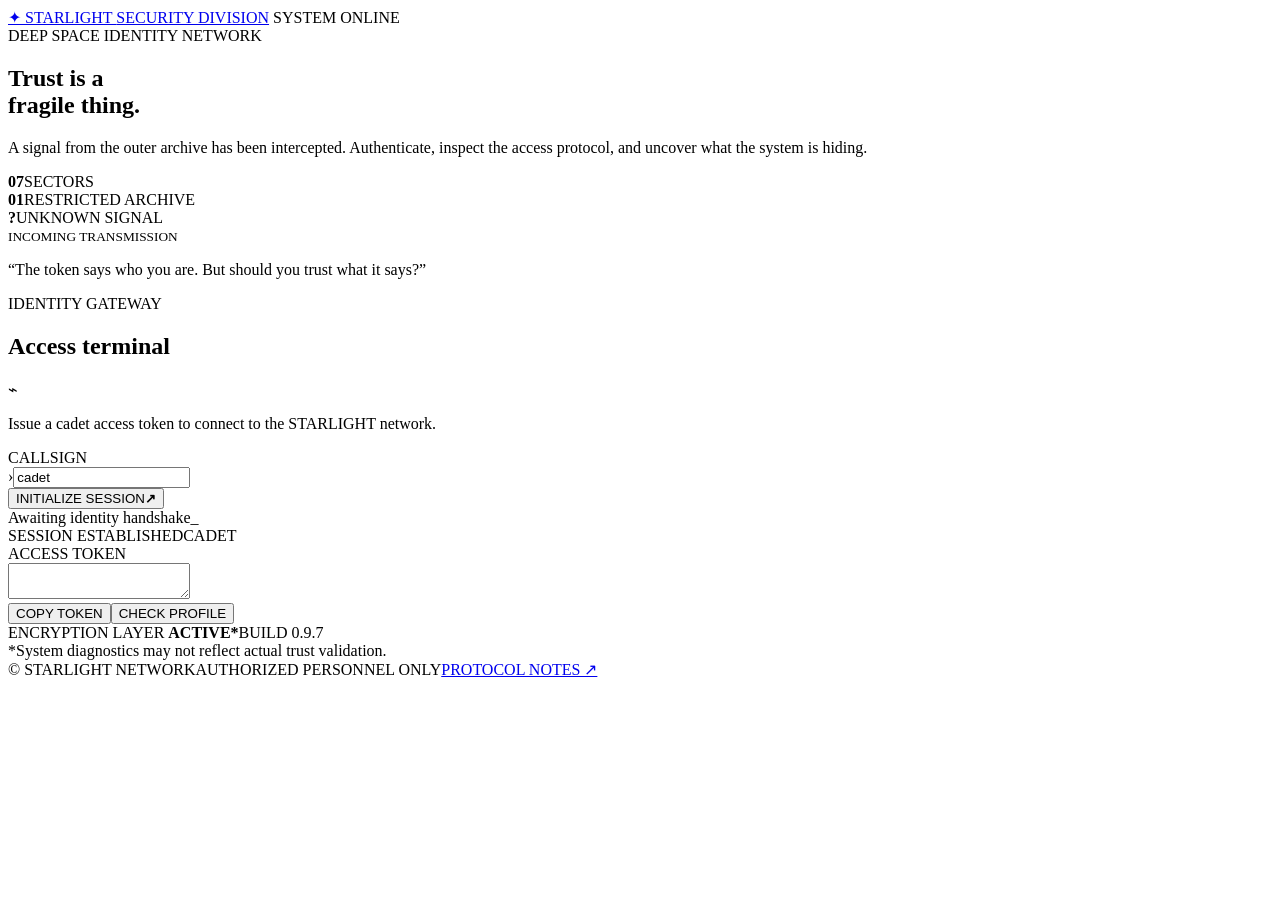
==== templates/index.html @ 4d1a1be5 "Create index.html" ====
<!doctype html>
<html lang="en">
<head>
  <meta charset="utf-8"><meta name="viewport" content="width=device-width, initial-scale=1">
  <meta name="theme-color" content="#09090d"><title>STARLIGHT // Security Division</title>
  <link rel="stylesheet" href="/public/style.css">
</head>
<body>
  <div class="stars"></div><div class="orb orb-one"></div><div class="orb orb-two"></div>
  <nav class="topbar"><a class="brand" href="/"><span class="brand-mark">✦</span> STARLIGHT <span class="brand-sub">SECURITY DIVISION</span></a><span class="status"><i></i> SYSTEM ONLINE</span></nav>
  <main class="layout">
    <section class="hero">
      <div class="eyebrow"><span class="eyebrow-line"></span> DEEP SPACE IDENTITY NETWORK</div>
      <h1>Trust is a<br><span class="gradient">fragile thing.</span></h1>
      <p class="intro">A signal from the outer archive has been intercepted. Authenticate, inspect the access protocol, and uncover what the system is hiding.</p>
      <div class="metrics"><div><b>07</b><span>SECTORS</span></div><div><b>01</b><span>RESTRICTED ARCHIVE</span></div><div><b>?</b><span>UNKNOWN SIGNAL</span></div></div>
      <div class="transmission"><span class="pulse"></span><div><small>INCOMING TRANSMISSION</small><p>“The token says who you are. But should you trust what it says?”</p></div></div>
    </section>
    <section class="panel-wrap">
      <div class="panel-glow"></div><div class="panel">
        <div class="panel-head"><div><span class="tiny-label">IDENTITY GATEWAY</span><h2>Access terminal</h2></div><span class="lock-icon">⌁</span></div>
        <p class="panel-copy">Issue a cadet access token to connect to the STARLIGHT network.</p>
        <form id="login-form">
          <label for="username">CALLSIGN</label><div class="input-shell"><span>›</span><input id="username" name="username" maxlength="40" placeholder="e.g. stardust_07" value="cadet" autocomplete="off" required></div>
          <button type="submit" id="login-btn"><span>INITIALIZE SESSION</span><b>↗</b></button>
        </form>
        <div id="notice" class="notice" role="status">Awaiting identity handshake<span class="blink">_</span></div>
        <div id="session" class="session hidden"><div class="session-top"><span>SESSION ESTABLISHED</span><span class="pill">CADET</span></div><div class="token-label">ACCESS TOKEN</div><textarea id="token" readonly spellcheck="false"></textarea><div class="actions"><button id="copy-btn" class="secondary" type="button">COPY TOKEN</button><button id="profile-btn" class="secondary" type="button">CHECK PROFILE</button></div><div id="profile-result" class="result hidden"></div></div>
        <div class="panel-foot"><span>ENCRYPTION LAYER <b>ACTIVE*</b></span><span>BUILD 0.9.7</span></div>
      </div>
      <div class="footnote">*System diagnostics may not reflect actual trust validation.</div>
    </section>
  </main>
  <footer><span>© STARLIGHT NETWORK</span><span>AUTHORIZED PERSONNEL ONLY</span><a href="/internal-docs">PROTOCOL NOTES ↗</a></footer>
  <script>
    const form = document.querySelector('#login-form');
    const notice = document.querySelector('#notice');
    const session = document.querySelector('#session');
    const tokenBox = document.querySelector('#token');
    const result = document.querySelector('#profile-result');
    let token = '';
    form.addEventListener('submit', async (e) => {
      e.preventDefault();
      const btn = document.querySelector('#login-btn'); btn.disabled = true;
      notice.textContent = 'Establishing secure handshake…';
      try {
        const r = await fetch('/api/login', {method:'POST',headers:{'Content-Type':'application/json'},body:JSON.stringify({username:document.querySelector('#username').value})});
        const data = await r.json(); if (!r.ok) throw new Error(data.error || 'Handshake failed');
        token = data.token; tokenBox.value = token; session.classList.remove('hidden'); result.classList.add('hidden');
        notice.textContent = 'Handshake complete. Inspect the protocol before requesting higher clearance.';
      } catch (err) { notice.textContent = 'Connection error: ' + err.message; }
      finally { btn.disabled = false; }
    });
    document.querySelector('#copy-btn').addEventListener('click', async () => { try { await navigator.clipboard.writeText(token); notice.textContent = 'Token copied to clipboard.'; } catch { tokenBox.select(); document.execCommand('copy'); notice.textContent = 'Token selected for copying.'; } });
    document.querySelector('#profile-btn').addEventListener('click', async () => {
      result.classList.remove('hidden'); result.textContent = 'Querying identity service…';
      try { const r = await fetch('/api/profile',{headers:{Authorization:'Bearer '+token}}); const d = await r.json(); result.textContent = JSON.stringify(d,null,2); }
      catch { result.textContent = 'Identity service unreachable.'; }
    });
  </script>
</body></html>
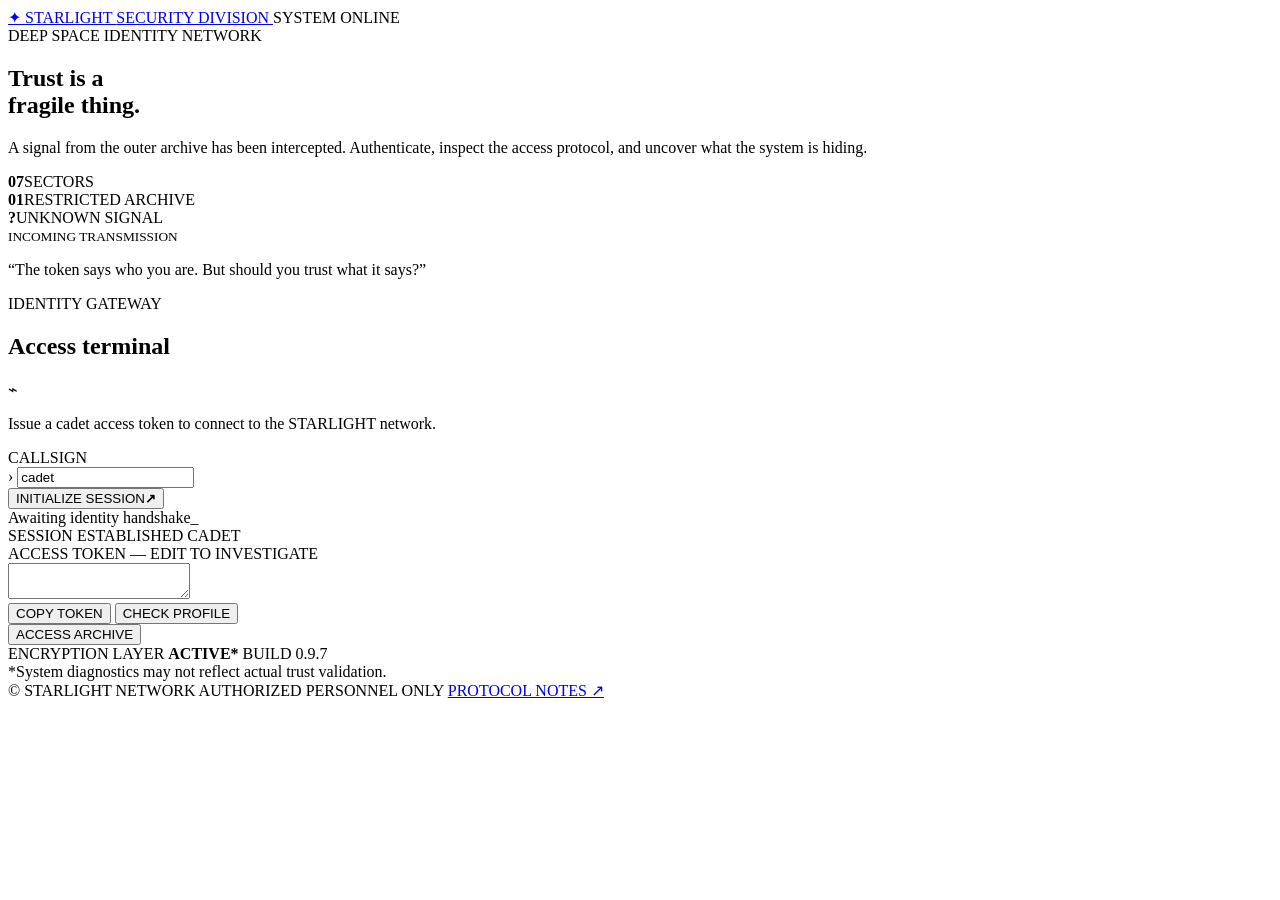
==== commit 85230367: "Update index.html" ====
--- a/templates/index.html
+++ b/templates/index.html
@@ -1,61 +1,211 @@
+
 <!doctype html>
 <html lang="en">
 <head>
-  <meta charset="utf-8"><meta name="viewport" content="width=device-width, initial-scale=1">
-  <meta name="theme-color" content="#09090d"><title>STARLIGHT // Security Division</title>
-  <link rel="stylesheet" href="/public/style.css">
+  <meta charset="utf-8">
+  <meta name="viewport" content="width=device-width, initial-scale=1">
+  <meta name="theme-color" content="#09090d">
+  <title>STARLIGHT // Security Division</title>
+  <link rel="stylesheet" href="{{ url_for('static', filename='style.css') }}">
 </head>
 <body>
-  <div class="stars"></div><div class="orb orb-one"></div><div class="orb orb-two"></div>
-  <nav class="topbar"><a class="brand" href="/"><span class="brand-mark">✦</span> STARLIGHT <span class="brand-sub">SECURITY DIVISION</span></a><span class="status"><i></i> SYSTEM ONLINE</span></nav>
+  <div class="stars"></div>
+  <div class="orb orb-one"></div>
+  <div class="orb orb-two"></div>
+
+  <nav class="topbar">
+    <a class="brand" href="/">
+      <span class="brand-mark">✦</span> STARLIGHT
+      <span class="brand-sub">SECURITY DIVISION</span>
+    </a>
+    <span class="status"><i></i> SYSTEM ONLINE</span>
+  </nav>
+
   <main class="layout">
     <section class="hero">
-      <div class="eyebrow"><span class="eyebrow-line"></span> DEEP SPACE IDENTITY NETWORK</div>
+      <div class="eyebrow">
+        <span class="eyebrow-line"></span>
+        DEEP SPACE IDENTITY NETWORK
+      </div>
+
       <h1>Trust is a<br><span class="gradient">fragile thing.</span></h1>
-      <p class="intro">A signal from the outer archive has been intercepted. Authenticate, inspect the access protocol, and uncover what the system is hiding.</p>
-      <div class="metrics"><div><b>07</b><span>SECTORS</span></div><div><b>01</b><span>RESTRICTED ARCHIVE</span></div><div><b>?</b><span>UNKNOWN SIGNAL</span></div></div>
-      <div class="transmission"><span class="pulse"></span><div><small>INCOMING TRANSMISSION</small><p>“The token says who you are. But should you trust what it says?”</p></div></div>
+
+      <p class="intro">
+        A signal from the outer archive has been intercepted.
+        Authenticate, inspect the access protocol, and uncover
+        what the system is hiding.
+      </p>
+
+      <div class="metrics">
+        <div><b>07</b><span>SECTORS</span></div>
+        <div><b>01</b><span>RESTRICTED ARCHIVE</span></div>
+        <div><b>?</b><span>UNKNOWN SIGNAL</span></div>
+      </div>
+
+      <div class="transmission">
+        <span class="pulse"></span>
+        <div>
+          <small>INCOMING TRANSMISSION</small>
+          <p>“The token says who you are. But should you trust what it says?”</p>
+        </div>
+      </div>
     </section>
+
     <section class="panel-wrap">
-      <div class="panel-glow"></div><div class="panel">
-        <div class="panel-head"><div><span class="tiny-label">IDENTITY GATEWAY</span><h2>Access terminal</h2></div><span class="lock-icon">⌁</span></div>
-        <p class="panel-copy">Issue a cadet access token to connect to the STARLIGHT network.</p>
+      <div class="panel-glow"></div>
+
+      <div class="panel">
+        <div class="panel-head">
+          <div>
+            <span class="tiny-label">IDENTITY GATEWAY</span>
+            <h2>Access terminal</h2>
+          </div>
+          <span class="lock-icon">⌁</span>
+        </div>
+
+        <p class="panel-copy">
+          Issue a cadet access token to connect to the STARLIGHT network.
+        </p>
+
         <form id="login-form">
-          <label for="username">CALLSIGN</label><div class="input-shell"><span>›</span><input id="username" name="username" maxlength="40" placeholder="e.g. stardust_07" value="cadet" autocomplete="off" required></div>
-          <button type="submit" id="login-btn"><span>INITIALIZE SESSION</span><b>↗</b></button>
+          <label for="username">CALLSIGN</label>
+          <div class="input-shell">
+            <span>›</span>
+            <input id="username" maxlength="40" value="cadet"
+                   placeholder="e.g. stardust_07" autocomplete="off" required>
+          </div>
+          <button type="submit" id="login-btn">
+            <span>INITIALIZE SESSION</span><b>↗</b>
+          </button>
         </form>
-        <div id="notice" class="notice" role="status">Awaiting identity handshake<span class="blink">_</span></div>
-        <div id="session" class="session hidden"><div class="session-top"><span>SESSION ESTABLISHED</span><span class="pill">CADET</span></div><div class="token-label">ACCESS TOKEN</div><textarea id="token" readonly spellcheck="false"></textarea><div class="actions"><button id="copy-btn" class="secondary" type="button">COPY TOKEN</button><button id="profile-btn" class="secondary" type="button">CHECK PROFILE</button></div><div id="profile-result" class="result hidden"></div></div>
-        <div class="panel-foot"><span>ENCRYPTION LAYER <b>ACTIVE*</b></span><span>BUILD 0.9.7</span></div>
-      </div>
-      <div class="footnote">*System diagnostics may not reflect actual trust validation.</div>
+
+        <div id="notice" class="notice" role="status" aria-live="polite">
+          Awaiting identity handshake<span class="blink">_</span>
+        </div>
+
+        <div id="session" class="session hidden">
+          <div class="session-top">
+            <span>SESSION ESTABLISHED</span>
+            <span class="pill">CADET</span>
+          </div>
+
+          <div class="token-label">ACCESS TOKEN — EDIT TO INVESTIGATE</div>
+          <textarea id="token" spellcheck="false"
+                    aria-label="Access token"></textarea>
+
+          <div class="actions">
+            <button id="copy-btn" class="secondary" type="button">COPY TOKEN</button>
+            <button id="profile-btn" class="secondary" type="button">CHECK PROFILE</button>
+          </div>
+
+          <div class="actions">
+            <button id="archive-btn" class="secondary" type="button">
+              ACCESS ARCHIVE
+            </button>
+          </div>
+
+          <div id="profile-result" class="result hidden" role="status"></div>
+        </div>
+
+        <div class="panel-foot">
+          <span>ENCRYPTION LAYER <b>ACTIVE*</b></span>
+          <span>BUILD 0.9.7</span>
+        </div>
+      </div>
+
+      <div class="footnote">
+        *System diagnostics may not reflect actual trust validation.
+      </div>
     </section>
   </main>
-  <footer><span>© STARLIGHT NETWORK</span><span>AUTHORIZED PERSONNEL ONLY</span><a href="/internal-docs">PROTOCOL NOTES ↗</a></footer>
+
+  <footer>
+    <span>© STARLIGHT NETWORK</span>
+    <span>AUTHORIZED PERSONNEL ONLY</span>
+    <a href="/internal-docs">PROTOCOL NOTES ↗</a>
+  </footer>
+
   <script>
-    const form = document.querySelector('#login-form');
-    const notice = document.querySelector('#notice');
-    const session = document.querySelector('#session');
-    const tokenBox = document.querySelector('#token');
-    const result = document.querySelector('#profile-result');
-    let token = '';
-    form.addEventListener('submit', async (e) => {
-      e.preventDefault();
-      const btn = document.querySelector('#login-btn'); btn.disabled = true;
-      notice.textContent = 'Establishing secure handshake…';
-      try {
-        const r = await fetch('/api/login', {method:'POST',headers:{'Content-Type':'application/json'},body:JSON.stringify({username:document.querySelector('#username').value})});
-        const data = await r.json(); if (!r.ok) throw new Error(data.error || 'Handshake failed');
-        token = data.token; tokenBox.value = token; session.classList.remove('hidden'); result.classList.add('hidden');
-        notice.textContent = 'Handshake complete. Inspect the protocol before requesting higher clearance.';
-      } catch (err) { notice.textContent = 'Connection error: ' + err.message; }
-      finally { btn.disabled = false; }
-    });
-    document.querySelector('#copy-btn').addEventListener('click', async () => { try { await navigator.clipboard.writeText(token); notice.textContent = 'Token copied to clipboard.'; } catch { tokenBox.select(); document.execCommand('copy'); notice.textContent = 'Token selected for copying.'; } });
-    document.querySelector('#profile-btn').addEventListener('click', async () => {
-      result.classList.remove('hidden'); result.textContent = 'Querying identity service…';
-      try { const r = await fetch('/api/profile',{headers:{Authorization:'Bearer '+token}}); const d = await r.json(); result.textContent = JSON.stringify(d,null,2); }
-      catch { result.textContent = 'Identity service unreachable.'; }
+    const form = document.querySelector("#login-form");
+    const notice = document.querySelector("#notice");
+    const session = document.querySelector("#session");
+    const tokenBox = document.querySelector("#token");
+    const result = document.querySelector("#profile-result");
+    const loginButton = document.querySelector("#login-btn");
+
+    function showResult(data) {
+      result.classList.remove("hidden");
+      result.textContent = JSON.stringify(data, null, 2);
+    }
+
+    async function apiRequest(url, options = {}) {
+      const response = await fetch(url, options);
+      const data = await response.json();
+      if (!response.ok) {
+        throw new Error(data.error || `Request failed (${response.status})`);
+      }
+      return data;
+    }
+
+    form.addEventListener("submit", async (event) => {
+      event.preventDefault();
+      loginButton.disabled = true;
+      notice.textContent = "Establishing identity handshake…";
+
+      try {
+        const data = await apiRequest("/api/session", {
+          method: "POST",
+          headers: { "Content-Type": "application/json" },
+          body: JSON.stringify({
+            callsign: document.querySelector("#username").value
+          })
+        });
+
+        tokenBox.value = data.token;
+        session.classList.remove("hidden");
+        result.classList.add("hidden");
+        notice.textContent =
+          "Session established. Inspect the token and protocol notes.";
+      } catch (error) {
+        notice.textContent = "Connection error: " + error.message;
+      } finally {
+        loginButton.disabled = false;
+      }
+    });
+
+    document.querySelector("#copy-btn").addEventListener("click", async () => {
+      try {
+        await navigator.clipboard.writeText(tokenBox.value);
+        notice.textContent = "Token copied to clipboard.";
+      } catch {
+        tokenBox.select();
+        notice.textContent = "Token selected. Copy it manually.";
+      }
+    });
+
+    document.querySelector("#profile-btn").addEventListener("click", async () => {
+      try {
+        const data = await apiRequest("/api/profile", {
+          method: "POST",
+          headers: { "Content-Type": "application/json" },
+          body: JSON.stringify({ token: tokenBox.value.trim() })
+        });
+        showResult(data);
+      } catch (error) {
+        showResult({ error: error.message });
+      }
+    });
+
+    document.querySelector("#archive-btn").addEventListener("click", async () => {
+      try {
+        const data = await apiRequest("/api/archive", {
+          headers: { "Authorization": "Bearer " + tokenBox.value.trim() }
+        });
+        showResult(data);
+      } catch (error) {
+        showResult({ error: error.message });
+      }
     });
   </script>
-</body></html>
+</body>
+</html>
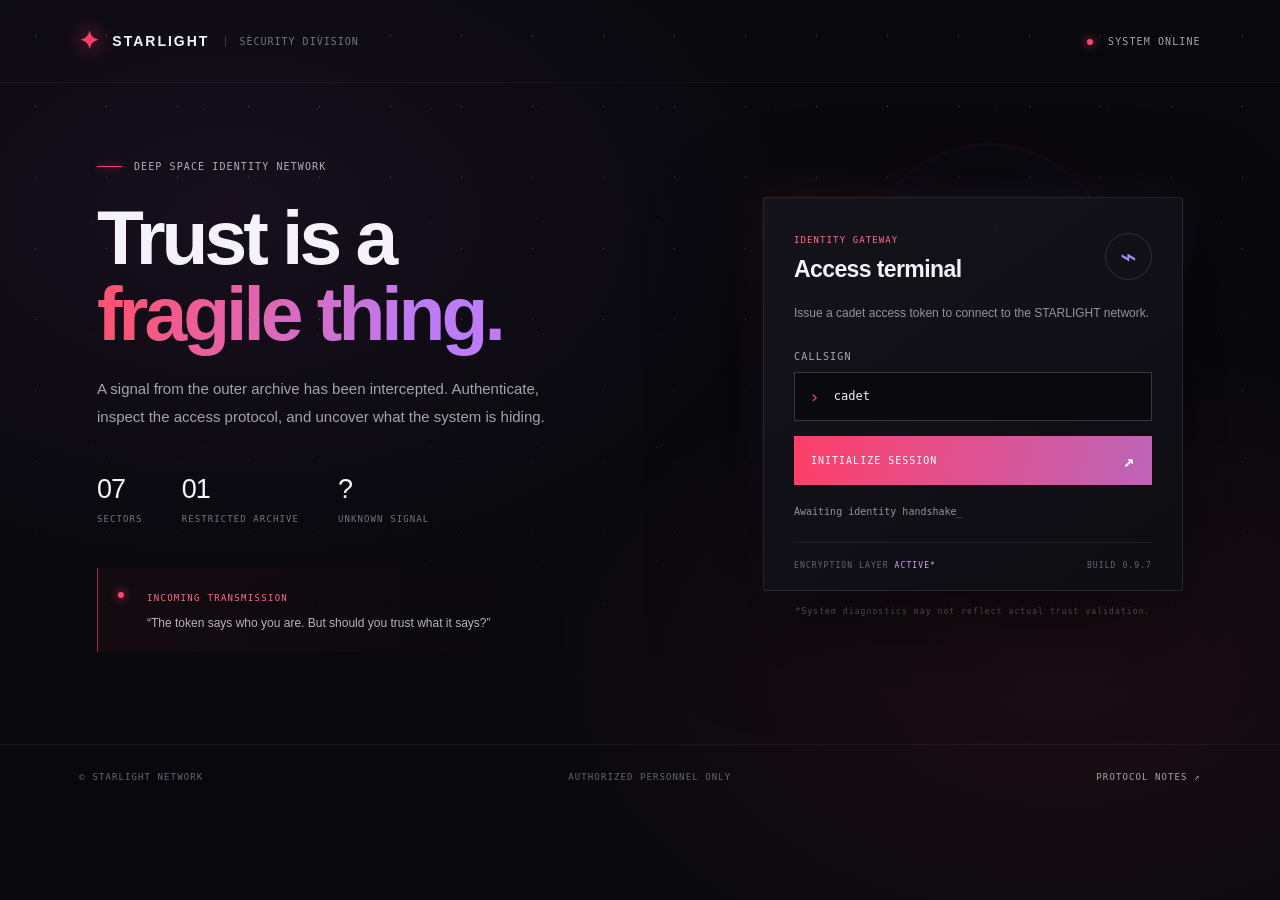
==== commit 595957c7: "Update index.html" ====
--- a/templates/index.html
+++ b/templates/index.html
@@ -6,7 +6,7 @@
   <meta name="viewport" content="width=device-width, initial-scale=1">
   <meta name="theme-color" content="#09090d">
   <title>STARLIGHT // Security Division</title>
-  <link rel="stylesheet" href="{{ url_for('static', filename='style.css') }}">
+  <link rel="stylesheet" href="/style.css">
 </head>
 <body>
   <div class="stars"></div>
--- a/style.css
+++ b/style.css
@@ -0,0 +1,2 @@
+@import url('https://fonts.googleapis.com/css2?family=DM+Mono:wght@400;500&family=Space+Grotesk:wght@400;500;600;700&display=swap');
+:root{--bg:#09090d;--panel:#101016;--line:#292833;--muted:#92909f;--white:#f4f2fa;--red:#ff3f69;--violet:#a78bfa;--mono:'DM Mono',monospace;--sans:'Space Grotesk',sans-serif}*{box-sizing:border-box}html{min-height:100%;background:var(--bg)}body{margin:0;min-height:100vh;background:radial-gradient(ellipse at 18% 24%,rgba(101,48,123,.15),transparent 38%),radial-gradient(ellipse at 83% 75%,rgba(255,63,105,.08),transparent 35%),var(--bg);color:var(--white);font-family:var(--sans);overflow-x:hidden}.stars{position:fixed;inset:0;pointer-events:none;opacity:.35;background-image:radial-gradient(#fff 0.7px,transparent .7px),radial-gradient(#9b8df2 .7px,transparent .7px);background-size:71px 71px,113px 113px;background-position:0 0,35px 52px;mask-image:linear-gradient(to bottom,black,transparent 90%)}.orb{position:fixed;border-radius:50%;filter:blur(1px);pointer-events:none}.orb-one{width:250px;height:250px;top:16%;right:13%;border:1px solid #ff3f6922;box-shadow:inset 0 0 55px #a78bfa08,0 0 90px #ff3f6908}.orb-two{width:7px;height:7px;top:25%;right:22%;background:#ff6383;box-shadow:0 0 20px #ff3f69}.topbar,footer{position:relative;z-index:1;display:flex;align-items:center;justify-content:space-between;padding:27px 6.2%;border-bottom:1px solid #ffffff0c}.brand{display:flex;align-items:center;gap:11px;text-decoration:none;color:var(--white);font-size:14px;font-weight:700;letter-spacing:2px}.brand-mark{color:var(--red);font-size:24px;text-shadow:0 0 20px #ff3f69}.brand-sub{font:10px var(--mono);letter-spacing:1px;color:#777482;border-left:1px solid #393640;padding-left:13px;margin-left:5px}.status,.back,footer,.tiny-label,.eyebrow,.metrics span,.panel-foot,.token-label,.session-top,.footnote{font-family:var(--mono);font-size:10px;letter-spacing:1.1px}.status{color:#a7a3b1}.status i,.pulse{display:inline-block;width:6px;height:6px;background:#ff466e;border-radius:50%;margin-right:8px;box-shadow:0 0 10px #ff466e}.layout{position:relative;z-index:1;max-width:1150px;margin:0 auto;padding:78px 32px 92px;display:grid;grid-template-columns:1fr 420px;gap:95px;align-items:center}.eyebrow{display:flex;align-items:center;gap:12px;color:#b2aebe}.eyebrow-line{display:inline-block;width:25px;height:1px;background:var(--red);box-shadow:0 0 8px #ff3f69}h1{font-size:clamp(52px,6vw,78px);line-height:.99;letter-spacing:-4px;margin:27px 0 24px;font-weight:600}.gradient{background:linear-gradient(105deg,#ff5375 8%,#bd7cf5 78%);color:transparent;background-clip:text;-webkit-background-clip:text}.intro{font-size:15px;line-height:1.85;color:#a5a2b0;max-width:490px}.metrics{display:flex;gap:39px;margin:43px 0 44px}.metrics div{display:flex;flex-direction:column;gap:9px}.metrics b{font-size:27px;font-weight:500;letter-spacing:-1px}.metrics span{font-size:9px;color:#777482}.transmission{display:flex;gap:15px;max-width:485px;padding:19px 20px;background:linear-gradient(90deg,#ff3f690c,transparent);border-left:1px solid #ff3f69a0}.transmission .pulse{margin-top:5px;flex-shrink:0}.transmission small{font:9px var(--mono);letter-spacing:1.3px;color:#ff6c8a}.transmission p{font-size:12px;color:#b7b3c0;line-height:1.7;margin:8px 0 0}.panel-wrap{position:relative}.panel-glow{position:absolute;inset:-1px;background:linear-gradient(140deg,#ff3f6940,#a78bfa30,transparent 65%);filter:blur(20px);opacity:.55}.panel{position:relative;border:1px solid #ffffff18;background:linear-gradient(145deg,#15141cfa,#0d0d12fa);padding:31px 30px 20px;box-shadow:0 30px 100px #0008;border-radius:3px}.panel-head{display:flex;justify-content:space-between;align-items:center}.tiny-label{font-size:9px;color:#ff6c8a}.panel h2,.doc-card h2{font-size:23px;letter-spacing:-.6px;margin:9px 0 0}.lock-icon{font-size:28px;color:#a78bfa;border:1px solid #a78bfa35;border-radius:50%;width:47px;height:47px;display:grid;place-items:center}.panel-copy{color:#9692a1;font-size:12px;line-height:1.8;margin:20px 0 26px}.panel label{display:block;font:10px var(--mono);letter-spacing:1.2px;color:#aaa6b5;margin-bottom:10px}.input-shell{display:flex;align-items:center;gap:12px;border:1px solid #383541;background:#09090e;padding:0 14px;height:49px}.input-shell span{color:var(--red);font:18px var(--mono)}input{width:100%;background:transparent;border:0;outline:0;color:#f4f2fa;font:12px var(--mono)}input::placeholder{color:#565361}button,.button-link{cursor:pointer;font:10px var(--mono);letter-spacing:1px}#login-btn{margin-top:15px;width:100%;height:49px;border:0;background:linear-gradient(100deg,#ff3f69,#bd65b8);color:white;display:flex;align-items:center;justify-content:space-between;padding:0 17px;transition:filter .2s,transform .2s}#login-btn:hover,.button-link:hover{filter:brightness(1.15);transform:translateY(-1px)}#login-btn:disabled{opacity:.6;cursor:wait}#login-btn b{font-size:18px}.notice{font:10px/1.7 var(--mono);color:#9692a1;margin:18px 0 12px;min-height:18px}.blink{animation:blink 1s steps(2,start) infinite;color:var(--red)}@keyframes blink{to{visibility:hidden}}.session{border-top:1px solid #ffffff12;padding-top:16px;margin-top:14px}.hidden{display:none!important}.session-top{display:flex;justify-content:space-between;color:#bdb8c8;font-size:9px}.pill{color:#ff8199;border:1px solid #ff3f6940;padding:4px 7px;font-size:8px}.token-label{font-size:9px;color:#777482;margin:16px 0 8px}textarea{width:100%;height:64px;resize:vertical;background:#08080d;border:1px solid #302d3a;color:#bba8ff;padding:9px;font:9px/1.5 var(--mono);overflow-wrap:anywhere}.actions{display:flex;gap:8px;margin-top:9px}.secondary{background:transparent;border:1px solid #3b3745;color:#c8c3d0;padding:10px 12px;flex:1;font-size:9px}.secondary:hover{border-color:#a78bfa;color:white}.result{white-space:pre-wrap;background:#08080d;border-left:2px solid var(--violet);padding:11px;margin-top:12px;color:#b9b2ca;font:10px/1.7 var(--mono);overflow-wrap:anywhere}.panel-foot{display:flex;justify-content:space-between;border-top:1px solid #ffffff10;padding-top:18px;margin-top:21px;color:#686574;font-size:8px}.panel-foot b{color:#d1a5ff;font-weight:400}.footnote{text-align:center;color:#686574;font-size:8px;margin-top:16px}footer{border-top:1px solid #ffffff0c;border-bottom:0;color:#686574;font-size:9px}footer a,.back{color:#aaa5b5;text-decoration:none}footer a:hover,.back:hover{color:#ff6c8a}.docs{position:relative;z-index:1;max-width:760px;margin:0 auto;padding:80px 24px 100px}.docs h1{font-size:64px}.docs .intro{margin-bottom:38px}.doc-card{border:1px solid #ffffff16;background:#111017d9;padding:25px 28px;margin:15px 0}.doc-card h2{margin-bottom:15px}.doc-card p,.doc-card li{color:#aaa6b4;font-size:13px;line-height:1.9}.doc-card code{font:11px var(--mono);color:#d3baff;background:#a78bfa10;padding:3px 5px;overflow-wrap:anywhere}.doc-card ul{padding-left:20px}.muted{border-left:2px solid var(--red);padding-left:13px}.button-link{display:inline-block;text-decoration:none;color:white;background:linear-gradient(100deg,#ff3f69,#bd65b8);padding:15px 18px;margin-top:25px}.back{font:10px var(--mono);letter-spacing:1px}@media(max-width:850px){.layout{grid-template-columns:1fr;gap:55px;max-width:590px;padding-top:55px}.hero h1{font-size:65px}.panel-wrap{max-width:460px;width:100%;margin:auto}.orb-one{right:-100px;top:30%}}@media(max-width:520px){.topbar{padding:22px 20px}.brand{font-size:12px}.brand-sub{display:none}.status{font-size:8px}.layout{padding:47px 20px 65px}.hero h1{font-size:56px;letter-spacing:-3px}.metrics{gap:22px}.metrics b{font-size:23px}.metrics span{font-size:8px}.panel{padding:25px 20px 18px}footer{padding:22px 20px;gap:13px;flex-wrap:wrap;font-size:8px}.docs{padding-top:50px}.docs h1{font-size:52px}}
